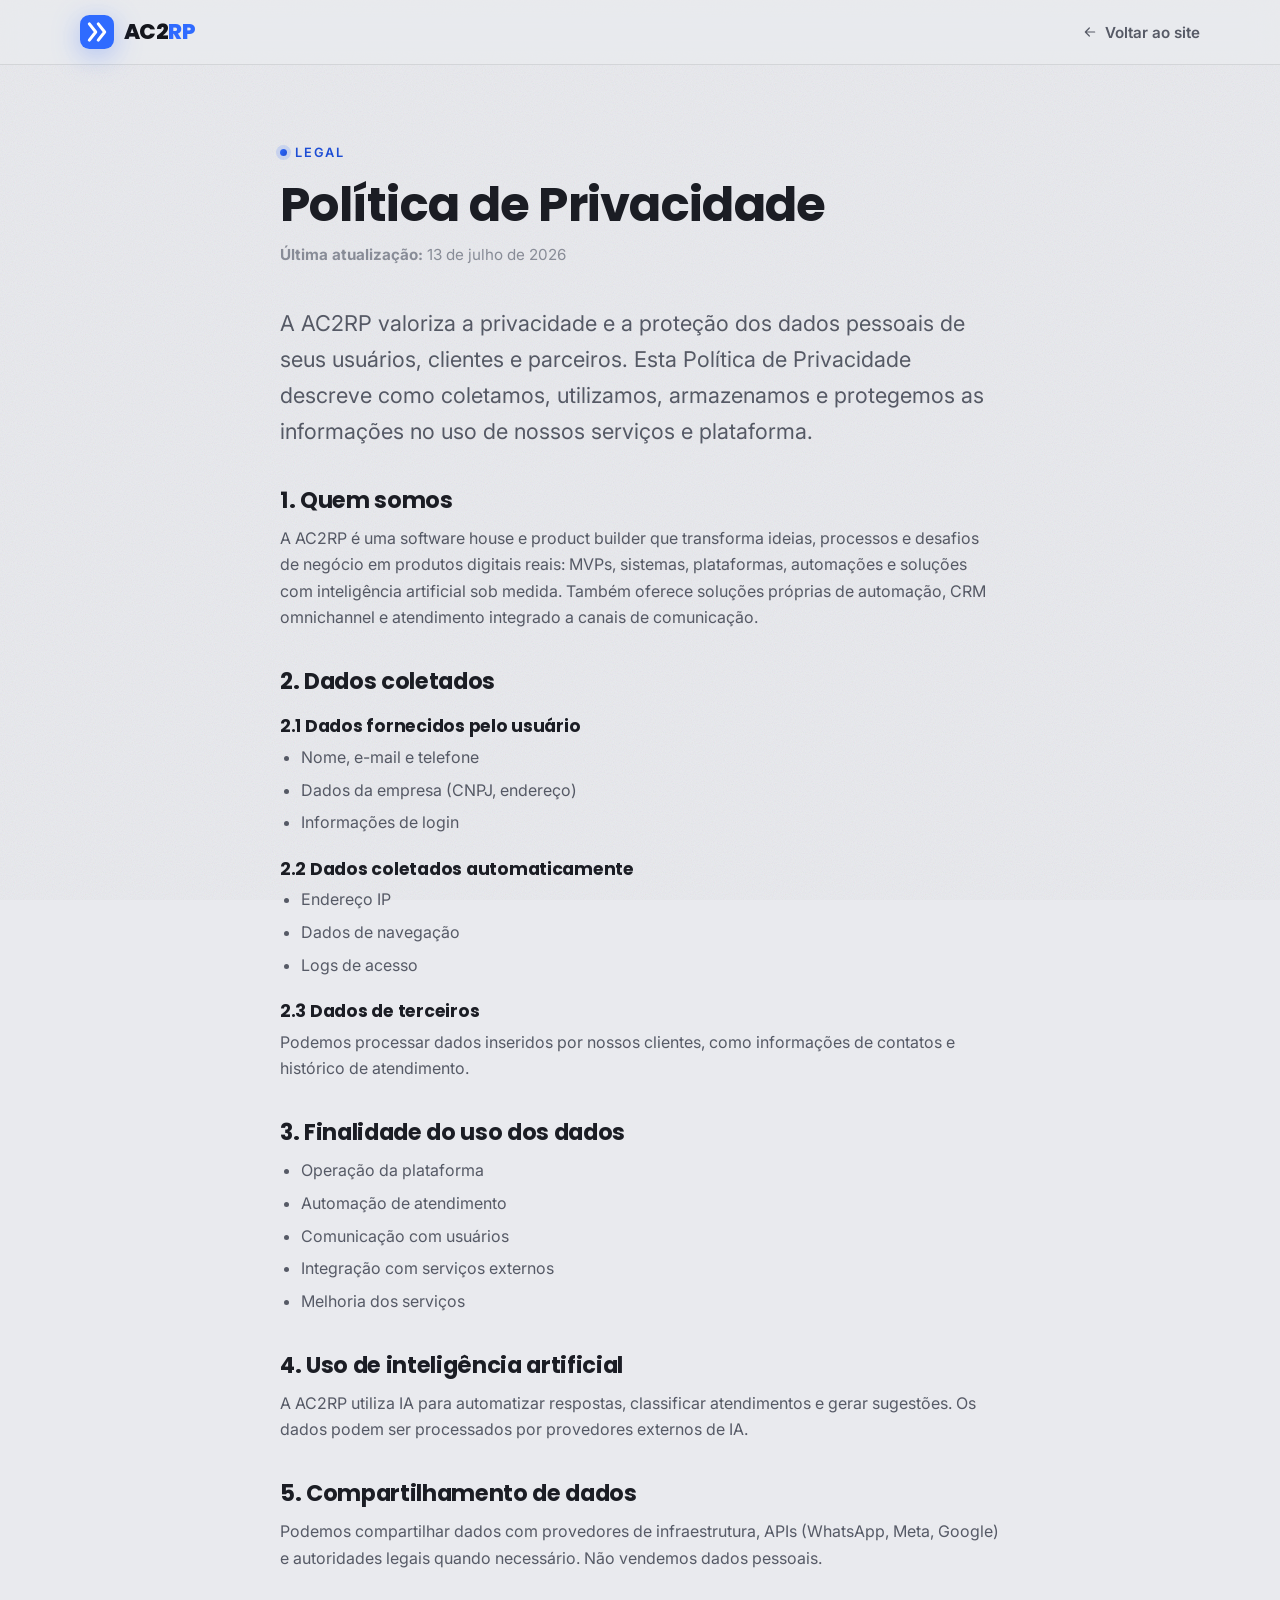
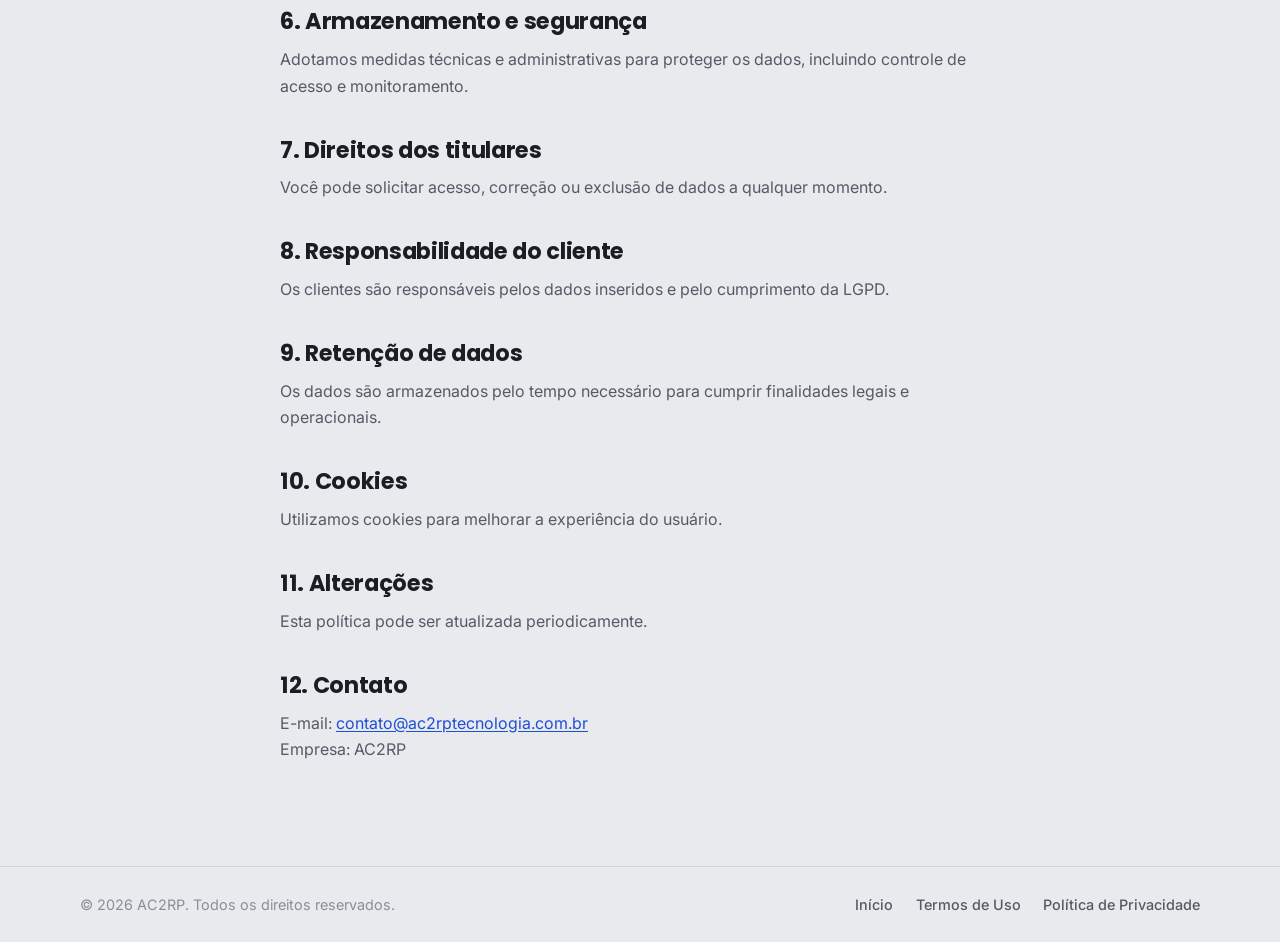
==== politica-de-privacidade/index.html @ 101c59f5 "Site institucional AC2RP Tecnologia: landing page da sessão estratégica Derivado da estrutura do sit" ====
<!DOCTYPE html>
<html lang="pt-BR">
<head>
  <meta charset="UTF-8" />
  <meta name="viewport" content="width=device-width, initial-scale=1.0" />
  <meta name="theme-color" content="#e9eaee" media="(prefers-color-scheme: light)" />
  <meta name="theme-color" content="#14161c" media="(prefers-color-scheme: dark)" />
  <title>Política de Privacidade — AC2RP</title>
  <meta name="description" content="Política de Privacidade da AC2RP. Saiba como coletamos, utilizamos, armazenamos e protegemos seus dados." />
  <link rel="canonical" href="https://ac2rptecnologia.com.br/politica-de-privacidade" />
  <meta name="robots" content="index, follow" />

  <meta property="og:type" content="website" />
  <meta property="og:site_name" content="AC2RP" />
  <meta property="og:locale" content="pt_BR" />
  <meta property="og:url" content="https://ac2rptecnologia.com.br/politica-de-privacidade" />
  <meta property="og:title" content="Política de Privacidade — AC2RP" />
  <meta property="og:description" content="Saiba como a AC2RP trata seus dados." />

  <link rel="icon" href="/favicon.ico" sizes="any" />
  <link rel="icon" type="image/svg+xml" href="/assets/img/favicon.svg" />
  <link rel="apple-touch-icon" sizes="180x180" href="/assets/img/apple-touch-icon.png" />

  <link rel="preconnect" href="https://fonts.googleapis.com" />
  <link rel="preconnect" href="https://fonts.gstatic.com" crossorigin />
  <link href="https://fonts.googleapis.com/css2?family=Poppins:wght@500;600;700;800&family=Inter:wght@400;500;600;700&display=swap" rel="stylesheet" />
  <link rel="stylesheet" href="/assets/css/styles.css?v=1" />
</head>
<body>
  <div class="grain" aria-hidden="true"></div>

  <header class="legal-topbar">
    <div class="container legal-topbar__inner">
      <a href="/" class="brand" aria-label="AC2RP — início">
        <span class="brand__mark" aria-hidden="true">
          <svg viewBox="0 0 40 40" width="34" height="34"><rect width="40" height="40" rx="11" fill="var(--brand)"/><path d="M11 10.5 L18.5 20 L11 29.5 M21.5 10.5 L29 20 L21.5 29.5" fill="none" stroke="#fff" stroke-width="3.6" stroke-linecap="round" stroke-linejoin="round"/></svg>
        </span>
        <span class="brand__text">AC2<span>RP</span></span>
      </a>
      <a href="/" class="legal-back">
        <svg viewBox="0 0 24 24" width="16" height="16" fill="none" aria-hidden="true"><path d="M19 12H5M11 18l-6-6 6-6" stroke="currentColor" stroke-width="1.8" stroke-linecap="round" stroke-linejoin="round"/></svg>
        Voltar ao site
      </a>
    </div>
  </header>

  <main class="legal-doc">
    <span class="legal-doc__eyebrow"><span class="eyebrow__dot"></span> Legal</span>
    <h1>Política de Privacidade</h1>
    <p class="legal-updated"><strong>Última atualização:</strong> 13 de julho de 2026</p>

    <p class="legal-intro">A AC2RP valoriza a privacidade e a proteção dos dados pessoais de seus usuários, clientes e parceiros. Esta Política de Privacidade descreve como coletamos, utilizamos, armazenamos e protegemos as informações no uso de nossos serviços e plataforma.</p>

    <h2>1. Quem somos</h2>
    <p>A AC2RP é uma software house e product builder que transforma ideias, processos e desafios de negócio em produtos digitais reais: MVPs, sistemas, plataformas, automações e soluções com inteligência artificial sob medida. Também oferece soluções próprias de automação, CRM omnichannel e atendimento integrado a canais de comunicação.</p>

    <h2>2. Dados coletados</h2>
    <h3>2.1 Dados fornecidos pelo usuário</h3>
    <ul>
      <li>Nome, e-mail e telefone</li>
      <li>Dados da empresa (CNPJ, endereço)</li>
      <li>Informações de login</li>
    </ul>
    <h3>2.2 Dados coletados automaticamente</h3>
    <ul>
      <li>Endereço IP</li>
      <li>Dados de navegação</li>
      <li>Logs de acesso</li>
    </ul>
    <h3>2.3 Dados de terceiros</h3>
    <p>Podemos processar dados inseridos por nossos clientes, como informações de contatos e histórico de atendimento.</p>

    <h2>3. Finalidade do uso dos dados</h2>
    <ul>
      <li>Operação da plataforma</li>
      <li>Automação de atendimento</li>
      <li>Comunicação com usuários</li>
      <li>Integração com serviços externos</li>
      <li>Melhoria dos serviços</li>
    </ul>

    <h2>4. Uso de inteligência artificial</h2>
    <p>A AC2RP utiliza IA para automatizar respostas, classificar atendimentos e gerar sugestões. Os dados podem ser processados por provedores externos de IA.</p>

    <h2>5. Compartilhamento de dados</h2>
    <p>Podemos compartilhar dados com provedores de infraestrutura, APIs (WhatsApp, Meta, Google) e autoridades legais quando necessário. Não vendemos dados pessoais.</p>

    <h2>6. Armazenamento e segurança</h2>
    <p>Adotamos medidas técnicas e administrativas para proteger os dados, incluindo controle de acesso e monitoramento.</p>

    <h2>7. Direitos dos titulares</h2>
    <p>Você pode solicitar acesso, correção ou exclusão de dados a qualquer momento.</p>

    <h2>8. Responsabilidade do cliente</h2>
    <p>Os clientes são responsáveis pelos dados inseridos e pelo cumprimento da LGPD.</p>

    <h2>9. Retenção de dados</h2>
    <p>Os dados são armazenados pelo tempo necessário para cumprir finalidades legais e operacionais.</p>

    <h2>10. Cookies</h2>
    <p>Utilizamos cookies para melhorar a experiência do usuário.</p>

    <h2>11. Alterações</h2>
    <p>Esta política pode ser atualizada periodicamente.</p>

    <h2>12. Contato</h2>
    <p>
      E-mail: <a href="mailto:contato@ac2rptecnologia.com.br">contato@ac2rptecnologia.com.br</a><br />
      Empresa: AC2RP
    </p>
  </main>

  <footer class="legal-footer">
    <div class="container legal-footer__inner">
      <span>© <span id="year">2026</span> AC2RP. Todos os direitos reservados.</span>
      <nav class="legal-footer__links" aria-label="Legal">
        <a href="/">Início</a>
        <a href="/termos">Termos de Uso</a>
        <a href="/politica-de-privacidade">Política de Privacidade</a>
      </nav>
    </div>
  </footer>

  <script>document.getElementById("year").textContent = new Date().getFullYear();</script>
</body>
</html>
---- assets/css/styles.css ----
/* ==========================================================================
   AC2RP TECNOLOGIA — DESIGN SYSTEM & LANDING PAGE
   "Transformação digital com dono."
   --------------------------------------------------------------------------
   Direção: base cinza frio, identidade azul elétrico (do logotipo) e
   atmosfera quente com rosa/laranja nos acentos. Tipografia moderna.
   ========================================================================== */

/* ============================ 1. DESIGN TOKENS ============================ */
:root {
  /* --- Marca (azul do logotipo) --- */
  --brand:       #2f6bff;  /* azul elétrico da AC2RP — cor de identidade */
  --brand-deep:  #1d4ed8;  /* azul profundo */
  --brand-soft:  #93b4ff;  /* azul claro para acentos sobre escuro */

  /* --- Tons quentes (atmosfera e conversão) --- */
  --accent:      #ef4b7a;  /* rosa quente — energia e conversão */
  --accent-deep: #c93a63;  /* rosa profundo */
  --accent-2:    #ff8a3d;  /* laranja — calor e destaque */
  --gold:        #ffaa3c;  /* dourado sutil */

  /* --- Neutros cinza frio --- */
  --bg:         #e9eaee;  /* fundo base — cinza frio */
  --bg-alt:     #e1e3e9;  /* variação de fundo */
  --surface:    #f6f7f9;  /* superfície clara */
  --card:       #ffffff;  /* cartões */
  --ink:        #14161c;  /* grafite / near-black */
  --ink-2:      #1c1f27;  /* grafite elevado */
  --ink-warm:   #171a24;  /* grafite das seções escuras */

  /* --- Texto --- */
  --text:       #1b1d24;  /* texto principal sobre claro */
  --text-soft:  #565a66;  /* texto secundário */
  --text-muted: #8a8e99;  /* legendas / terciário */
  --on-dark:    #f2f3f6;  /* texto sobre escuro */
  --on-dark-soft:#b4b7c2;

  /* --- Superfícies / bordas --- */
  --border:       rgba(27, 29, 36, 0.10);
  --border-strong:rgba(27, 29, 36, 0.20);
  --border-dark:  rgba(242, 243, 246, 0.12);

  /* --- Gradientes --- */
  --grad-warm:  linear-gradient(120deg, var(--accent), var(--accent-2));
  --grad-teal:  linear-gradient(120deg, var(--brand), var(--brand-deep));
  --grad-gold:  linear-gradient(120deg, var(--gold), var(--accent-2));

  /* --- Tipografia --- */
  --font-display: "Poppins", "Inter", system-ui, sans-serif;
  --font-body:    "Inter", -apple-system, BlinkMacSystemFont, "Segoe UI", sans-serif;

  /* --- Escala fluida --- */
  --fs-hero:  clamp(2.4rem, 5vw, 4.3rem);
  --fs-h2:    clamp(2.1rem, 4.8vw, 3.8rem);
  --fs-h3:    clamp(1.2rem, 1.8vw, 1.55rem);
  --fs-lead:  clamp(1.12rem, 1.7vw, 1.4rem);
  --fs-body:  clamp(1rem, 1.1vw, 1.08rem);

  /* --- Espaçamento --- */
  --space-section: clamp(4.5rem, 9vw, 9.5rem);
  --container:     1200px;
  --gutter:        clamp(1.2rem, 4vw, 2.5rem);

  /* --- Raios & sombras --- */
  --radius:    20px;
  --radius-lg: 28px;
  --radius-sm: 13px;
  --radius-pill: 999px;

  --shadow-sm:  0 4px 18px rgba(25, 22, 20, 0.07);
  --shadow-md:  0 18px 44px rgba(25, 22, 20, 0.12);
  --shadow-lg:  0 34px 80px rgba(20, 18, 16, 0.22);

  --ease: cubic-bezier(0.22, 1, 0.36, 1);
}

/* ============================ 2. RESET / BASE ============================ */
*, *::before, *::after { box-sizing: border-box; }
html { scroll-behavior: smooth; -webkit-text-size-adjust: 100%; }

@media (prefers-reduced-motion: reduce) {
  html { scroll-behavior: auto; }
  *, *::before, *::after { animation-duration: .001ms !important; animation-iteration-count: 1 !important; transition-duration: .001ms !important; }
}

body {
  margin: 0;
  font-family: var(--font-body);
  font-size: var(--fs-body);
  line-height: 1.65;
  color: var(--text);
  background: var(--bg);
  -webkit-font-smoothing: antialiased;
  text-rendering: optimizeLegibility;
  overflow-x: hidden;
}

h1, h2, h3, h4 { margin: 0; font-family: var(--font-display); font-weight: 700; line-height: 1.08; letter-spacing: -0.015em; }
p { margin: 0; }
a { color: inherit; text-decoration: none; }
img, video { max-width: 100%; display: block; }
ul, ol { margin: 0; padding: 0; list-style: none; }

.container { width: 100%; max-width: var(--container); margin: 0 auto; padding-inline: var(--gutter); }

.text-accent {
  background: var(--grad-warm);
  -webkit-background-clip: text; background-clip: text;
  -webkit-text-fill-color: transparent; color: var(--accent);
}

/* Grão sutil global */
.grain {
  position: fixed; inset: 0; z-index: 1; pointer-events: none; opacity: 0.32;
  mix-blend-mode: multiply;
  background-image: url("data:image/svg+xml,%3Csvg xmlns='http://www.w3.org/2000/svg' width='140' height='140'%3E%3Cfilter id='n'%3E%3CfeTurbulence type='fractalNoise' baseFrequency='0.9' numOctaves='3' stitchTiles='stitch'/%3E%3C/filter%3E%3Crect width='100%25' height='100%25' filter='url(%23n)' opacity='0.35'/%3E%3C/svg%3E");
}

/* ============================ 3. BOTÕES ============================ */
.btn {
  display: inline-flex; align-items: center; justify-content: center; gap: .55rem;
  font-family: var(--font-body); font-weight: 600; font-size: 1rem;
  padding: .95rem 1.5rem; border: 0; border-radius: var(--radius-pill);
  cursor: pointer; white-space: nowrap; position: relative;
  transition: transform .35s var(--ease), box-shadow .35s var(--ease), background .3s var(--ease);
}
.btn svg { transition: transform .35s var(--ease); }
.btn--sm { padding: .7rem 1.15rem; font-size: .92rem; }
.btn--lg { padding: 1.1rem 1.9rem; font-size: 1.05rem; }

.btn--primary { background: var(--grad-warm); color: #fff; box-shadow: 0 12px 30px rgba(239,75,122, 0.32); }
.btn--primary:hover { transform: translateY(-3px); box-shadow: 0 20px 44px rgba(239,75,122, 0.44); }
.btn--primary:hover svg:last-child { transform: translateX(4px); }

.btn--ghost { background: transparent; color: var(--brand-deep); box-shadow: inset 0 0 0 1.7px var(--brand); }
.btn--ghost:hover { transform: translateY(-3px); background: rgba(47,107,255, 0.08); }

.btn--whats { background: #1f8f5f; color: #fff; box-shadow: 0 12px 30px rgba(31, 143, 95, 0.32); }
.btn--whats:hover { transform: translateY(-3px); background: #1a7d53; box-shadow: 0 20px 44px rgba(31,143,95,.44); }

/* ============================ 4. EYEBROW / TÍTULOS ============================ */
.eyebrow {
  display: inline-flex; align-items: center; gap: .55rem;
  font-size: .8rem; font-weight: 600; letter-spacing: .14em; text-transform: uppercase;
  color: var(--brand-deep); margin-bottom: 1.3rem;
}
.eyebrow__dot { width: 7px; height: 7px; border-radius: 50%; background: var(--grad-teal); box-shadow: 0 0 0 4px rgba(47,107,255,.16); }
.eyebrow--dark { color: var(--brand-soft); }
.eyebrow--dark .eyebrow__dot { background: var(--grad-teal); box-shadow: 0 0 0 4px rgba(47,107,255,.20); }

.section__title { font-size: var(--fs-h2); color: var(--text); }
.section--vision .section__title,
.section--founder .section__title { color: var(--on-dark); }

.check { display: inline-flex; align-items: center; justify-content: center; width: 28px; height: 28px; flex: none; border-radius: 50%; background: var(--grad-teal); color: #eafffb; font-size: .85rem; font-weight: 700; margin-top: .1rem; box-shadow: 0 6px 14px rgba(47,107,255,.32); }

.section__text { font-size: var(--fs-lead); color: var(--text-soft); max-width: 46ch; margin-top: 1.3rem; }
.section__text--center { margin-inline: auto; text-align: center; }

.section { position: relative; padding-block: var(--space-section); z-index: 2; }
.section__head { max-width: 760px; margin: 0 auto clamp(2.5rem, 5vw, 4rem); text-align: center; }
.section__head .section__text { margin-inline: auto; }

/* ============================ 5. NAV ============================ */
.nav { position: sticky; top: 0; z-index: 100; padding-block: .35rem; transition: background .4s var(--ease), box-shadow .4s var(--ease); }
.nav.is-scrolled {
  background: rgba(233, 234, 238, 0.82);
  backdrop-filter: saturate(160%) blur(14px); -webkit-backdrop-filter: saturate(160%) blur(14px);
  box-shadow: 0 1px 0 var(--border), 0 10px 30px rgba(25,22,20,.06);
}
.nav__inner { display: flex; align-items: center; justify-content: space-between; padding-block: .7rem; }

.brand { display: inline-flex; align-items: center; gap: .6rem; }
.brand__mark { display: inline-flex; filter: drop-shadow(0 6px 14px rgba(47,107,255,.35)); }
.brand__text { font-family: var(--font-display); font-weight: 800; font-size: 1.35rem; letter-spacing: -0.02em; color: var(--ink); }
.brand__text span { color: var(--brand); }

.nav__links { display: flex; gap: 2rem; }
.nav__links a { font-weight: 500; font-size: .98rem; color: var(--text-soft); position: relative; transition: color .3s; }
.nav__links a::after { content: ""; position: absolute; left: 0; bottom: -6px; width: 0; height: 2px; background: var(--grad-teal); border-radius: 2px; transition: width .3s var(--ease); }
.nav__links a:hover { color: var(--ink); }
.nav__links a:hover::after { width: 100%; }

.nav__actions { display: flex; align-items: center; gap: .8rem; }

.nav__toggle { display: none; flex-direction: column; gap: 5px; width: 42px; height: 42px; align-items: center; justify-content: center; background: transparent; border: 0; cursor: pointer; }
.nav__toggle span { width: 22px; height: 2px; background: var(--ink); border-radius: 2px; transition: transform .3s var(--ease), opacity .3s; }
.nav__toggle[aria-expanded="true"] span:nth-child(1) { transform: translateY(7px) rotate(45deg); }
.nav__toggle[aria-expanded="true"] span:nth-child(2) { opacity: 0; }
.nav__toggle[aria-expanded="true"] span:nth-child(3) { transform: translateY(-7px) rotate(-45deg); }

.nav__mobile[hidden] { display: none; }
.nav__mobile { display: flex; flex-direction: column; gap: .3rem; padding: 1rem var(--gutter) 1.6rem; background: rgba(233,234,238,.97); backdrop-filter: blur(14px); border-top: 1px solid var(--border); }
.nav__mobile a { padding: .8rem .2rem; font-weight: 500; color: var(--text-soft); border-bottom: 1px solid var(--border); }
.nav__mobile a.btn { margin-top: .8rem; border: 0; color: #fff; justify-content: center; }

/* ============================ 6. HERO ============================ */
.hero {
  position: relative; overflow: hidden; z-index: 2;
  display: flex; flex-direction: column;
  min-height: calc(100vh - 80px);
  min-height: calc(100svh - 80px);
  padding-block: clamp(1.4rem, 3vw, 2.4rem) 0;
  background:
    radial-gradient(60% 55% at 82% 0%, rgba(255,138,61, 0.30), transparent 60%),
    radial-gradient(55% 60% at 8% 95%, rgba(47,107,255, 0.16), transparent 60%),
    var(--bg);
}
.hero__glow { position: absolute; border-radius: 50%; filter: blur(70px); pointer-events: none; opacity: .55; }
.hero__glow--warm { width: 40vw; height: 40vw; background: rgba(239,75,122, 0.28); top: 8%; right: -8%; }
.hero__glow--brand { width: 30vw; height: 30vw; background: rgba(47,107,255, 0.22); bottom: 6%; left: -6%; }

.hero__inner { position: relative; flex: 1 1 auto; display: grid; grid-template-columns: 1.1fr auto; gap: clamp(2rem, 5vw, 4rem); align-items: center; z-index: 3; margin-bottom: clamp(1.4rem, 3vw, 2.2rem); }
.hero__lead { align-self: center; }

.hero__lead .eyebrow { background: rgba(255,255,255,.55); padding: .5rem .9rem; border-radius: var(--radius-pill); box-shadow: var(--shadow-sm); }
.hero__title { font-size: var(--fs-hero); font-weight: 700; letter-spacing: -0.02em; color: var(--text); margin-bottom: 1.1rem; }
.hero__title .text-accent { display: inline-block; }
.hero__subtitle { font-size: var(--fs-lead); color: var(--text-soft); max-width: 52ch; margin-bottom: 1.5rem; }
.hero__cta { display: flex; flex-wrap: wrap; gap: 1rem; margin-bottom: 1.6rem; }
.hero__badges { display: flex; flex-wrap: wrap; gap: 1.6rem; }
.hero__badges li { font-size: .95rem; color: var(--text-soft); position: relative; padding-left: 1.1rem; }
.hero__badges li::before { content: ""; position: absolute; left: 0; top: .55em; width: 8px; height: 8px; border-radius: 50%; background: var(--brand); }
.hero__badges strong { color: var(--ink); }

/* Painel visual no hero (substitui o vídeo) */
.hero__stage { position: relative; align-self: center; justify-self: center; }
.hero__panel {
  position: relative; width: clamp(300px, 34vw, 400px);
  padding: 1.6rem 1.5rem 1.5rem; border-radius: var(--radius-lg);
  background: radial-gradient(120% 130% at 80% -10%, #262a36 0%, var(--ink) 45%, #0f1117 100%);
  color: var(--on-dark); box-shadow: var(--shadow-lg); border: 1px solid rgba(255,255,255,.10);
}
.hero__panel-tag { display: inline-flex; align-items: center; gap: .45rem; font-size: .74rem; font-weight: 600; letter-spacing: .08em; text-transform: uppercase; color: var(--on-dark); background: rgba(255,255,255,.06); padding: .4rem .75rem; border-radius: var(--radius-pill); border: 1px solid var(--border-dark); }
.hero__chart { width: 100%; height: auto; margin: .9rem 0 .8rem; }
.hero__milestones { display: grid; gap: .5rem; }
.hero__milestones li { display: flex; align-items: center; gap: .7rem; font-size: .95rem; color: var(--on-dark-soft); }
.hero__milestones strong { color: var(--on-dark); font-weight: 600; }
.hero__milestones .check { width: 26px; height: 26px; font-size: .8rem; margin-top: 0; }
.check--live { background: var(--grad-warm) !important; box-shadow: 0 6px 14px rgba(239,75,122,.32) !important; }

.hero__chip { position: absolute; display: inline-flex; align-items: center; gap: .45rem; font-size: .84rem; font-weight: 600; background: var(--card); padding: .6rem .9rem; border-radius: var(--radius-pill); box-shadow: var(--shadow-md); z-index: 4; }
.hero__chip svg { color: var(--gold); }
.hero__chip--1 { top: -14px; left: -18px; color: var(--ink); animation: float 6s ease-in-out infinite; }
.hero__chip--2 { bottom: -14px; right: -14px; color: var(--accent); animation: float 6s ease-in-out infinite 1.5s; }
.hero__chip .pulse { width: 8px; height: 8px; border-radius: 50%; background: var(--accent); animation: pulse-ring 2s infinite; }

.dot { width: 9px; height: 9px; border-radius: 50%; background: var(--brand); }
.dot--live { background: var(--brand); box-shadow: 0 0 0 0 rgba(47,107,255,.5); animation: pulse-ring 2.2s infinite; }

/* Marquee / ticker */
.marquee { position: relative; z-index: 3; flex: 0 0 auto; overflow: hidden; padding: 1.1rem 0; border-top: 1px solid var(--border); border-bottom: 1px solid var(--border); background: rgba(255,255,255,.35); -webkit-mask-image: linear-gradient(90deg, transparent, #000 8%, #000 92%, transparent); mask-image: linear-gradient(90deg, transparent, #000 8%, #000 92%, transparent); }
.marquee__track { display: inline-flex; align-items: center; gap: 1.6rem; white-space: nowrap; animation: marquee 32s linear infinite; }
.marquee__track span { font-family: var(--font-display); font-weight: 600; font-size: clamp(1.1rem, 2vw, 1.6rem); color: var(--ink); letter-spacing: -0.02em; }
.marquee__track i { color: var(--brand); font-style: normal; font-size: .9rem; }

/* ============================ 7. PERSONA NOMEADA ============================ */
.section--persona { background: var(--bg); }
.persona { display: grid; grid-template-columns: .95fr 1.05fr; gap: clamp(2rem, 5vw, 4.5rem); align-items: start; }
.persona__aside { position: sticky; top: 120px; }
.persona__body { padding-top: calc(.8rem * 1.65 + 1.3rem); } /* altura do eyebrow + sua margem: alinha com o título */
.persona .lead { font-size: var(--fs-lead); color: var(--text); margin-bottom: 1.4rem; }
.persona__close { color: var(--text-soft); font-size: 1.12rem; max-width: 54ch; margin-bottom: 1.8rem; }
.persona__close strong { color: var(--ink); font-family: var(--font-display); font-weight: 600; }
.persona__tags { display: flex; flex-wrap: wrap; gap: .6rem; }
.persona__tags li { font-size: .88rem; font-weight: 600; color: var(--brand-deep); padding: .5rem .95rem; border-radius: var(--radius-pill); background: rgba(47,107,255,.10); border: 1px solid rgba(47,107,255,.22); }

/* ============================ 8. PROMESSA DA SESSÃO ============================ */
.section--promise { background: var(--bg-alt); }
.promise {
  position: relative; overflow: hidden;
  display: grid; grid-template-columns: 1.25fr .75fr; gap: clamp(2rem, 5vw, 4rem); align-items: center;
  background: var(--card); border-radius: var(--radius-lg); border: 1px solid var(--border);
  padding: clamp(2rem, 5vw, 3.6rem); box-shadow: var(--shadow-md);
}
.promise::before { content: ""; position: absolute; inset: 0 0 auto 0; height: 4px; background: var(--grad-warm); }
.promise::after { content: ""; position: absolute; right: -14%; top: -40%; width: 46%; height: 160%; background: radial-gradient(circle, rgba(47,107,255,.14), transparent 62%); pointer-events: none; }
.promise__content { position: relative; z-index: 1; }
.promise__cta { margin-top: 1.9rem; }
.promise__meta { position: relative; z-index: 1; display: grid; gap: .8rem; }
.promise__meta li { padding: 1.1rem 1.3rem; border-radius: var(--radius); background: var(--surface); border: 1px solid var(--border); }
.promise__meta-num { display: block; font-family: var(--font-display); font-weight: 800; font-size: clamp(1.7rem, 3vw, 2.2rem); letter-spacing: -0.03em; background: var(--grad-teal); -webkit-background-clip: text; background-clip: text; -webkit-text-fill-color: transparent; line-height: 1.1; }
.promise__meta li:nth-child(2) .promise__meta-num { background: var(--grad-warm); -webkit-background-clip: text; background-clip: text; -webkit-text-fill-color: transparent; }
.promise__meta-label { color: var(--text-soft); font-size: .92rem; }

/* ============================ 9. REFLEXÃO ============================ */
.section--reflect { background: var(--bg); }
.reflect { display: grid; grid-template-columns: .8fr 1.2fr; gap: clamp(2rem, 5vw, 4rem); align-items: start; }
.reflect__head { position: sticky; top: 120px; }
.reflect__list { display: grid; gap: .9rem; }
.reflect__item {
  position: relative; display: flex; gap: 1.2rem; align-items: flex-start;
  padding: 1.5rem 1.6rem 1.5rem 1.8rem; background: var(--card); border-radius: var(--radius);
  border: 1px solid var(--border); box-shadow: var(--shadow-sm); overflow: hidden;
  transition: transform .35s var(--ease), box-shadow .35s var(--ease);
}
.reflect__item::before { content: ""; position: absolute; left: 0; top: 0; bottom: 0; width: 5px; background: var(--grad-warm); }
.reflect__item:nth-child(2)::before { background: var(--grad-teal); }
.reflect__item:hover { transform: translateX(6px); box-shadow: var(--shadow-md); }
.reflect__num { font-family: var(--font-display); font-weight: 800; font-size: 1.5rem; letter-spacing: -0.03em; color: var(--text-muted); line-height: 1.2; flex: none; }
.reflect__item p { font-family: var(--font-display); font-weight: 500; font-size: clamp(1.1rem, 1.6vw, 1.3rem); line-height: 1.4; color: var(--text); letter-spacing: -0.01em; }
.reflect__item strong { font-weight: 700; background: var(--grad-warm); -webkit-background-clip: text; background-clip: text; -webkit-text-fill-color: transparent; }

/* ============================ 10. POSSIBILIDADE (DARK) ============================ */
.section--vision { background: radial-gradient(120% 130% at 80% -10%, #23262f 0%, var(--ink) 45%, #0f1117 100%); color: var(--on-dark); overflow: hidden; }
.section--vision .section__title { color: var(--on-dark); }
.vision__glow { position: absolute; bottom: -20%; left: -8%; width: 45vw; height: 45vw; background: radial-gradient(circle, rgba(47,107,255,.18), transparent 62%); filter: blur(20px); pointer-events: none; }
.vision { position: relative; z-index: 2; display: grid; grid-template-columns: .8fr 1.2fr; gap: clamp(2rem, 5vw, 4.5rem); align-items: start; }
.vision__head { position: sticky; top: 120px; }
.vision__steps { display: grid; gap: .7rem; margin-bottom: 2.2rem; }
.vision__steps li { display: flex; gap: .9rem; align-items: flex-start; padding: 1rem 1.2rem; border-radius: var(--radius-sm); background: rgba(255,255,255,.04); border: 1px solid var(--border-dark); color: var(--on-dark-soft); font-size: 1.05rem; transition: background .3s var(--ease), transform .3s var(--ease); }
.vision__steps li:hover { background: rgba(255,255,255,.07); transform: translateX(6px); }
.vision__steps strong { color: var(--on-dark); font-weight: 600; }
.vision__statement { font-family: var(--font-display); font-weight: 700; font-size: clamp(1.5rem, 3vw, 2.3rem); line-height: 1.2; letter-spacing: -0.02em; color: var(--on-dark); }
.vision__statement .text-accent { display: block; }

/* ============================ 11. O QUE GANHA NA SESSÃO ============================ */
.section--gains { background: var(--bg); }
.gains { display: grid; grid-template-columns: repeat(3, 1fr); gap: clamp(1.1rem, 2vw, 1.6rem); }
.gain {
  background: var(--card); border-radius: var(--radius); padding: 2rem 1.8rem;
  box-shadow: var(--shadow-sm); border: 1px solid var(--border); position: relative; overflow: hidden;
  transition: transform .4s var(--ease), box-shadow .4s var(--ease);
}
.gain::before { content: ""; position: absolute; inset: 0 0 auto 0; height: 4px; background: var(--grad-warm); }
.gain:nth-child(2)::before { background: var(--grad-teal); }
.gain:nth-child(3)::before { background: var(--grad-gold); }
.gain:hover { transform: translateY(-8px); box-shadow: var(--shadow-md); }
.gain__num { display: inline-flex; align-items: center; justify-content: center; width: 46px; height: 46px; border-radius: 50%; font-family: var(--font-display); font-weight: 800; font-size: 1.15rem; color: #fff; background: var(--grad-warm); box-shadow: 0 10px 24px rgba(239,75,122,.32); margin-bottom: 1.3rem; }
.gain:nth-child(2) .gain__num { background: var(--grad-teal); box-shadow: 0 10px 24px rgba(47,107,255,.32); }
.gain:nth-child(3) .gain__num { background: var(--grad-gold); box-shadow: 0 10px 24px rgba(255,170,60,.32); }
.gain h3 { font-size: var(--fs-h3); color: var(--text); margin-bottom: .7rem; }
.gain p { color: var(--text-soft); font-size: 1rem; }
.gains__cta { display: flex; justify-content: center; margin-top: clamp(2rem, 4vw, 3rem); }

/* ============================ 12. PROVA ============================ */
.section--proof { background: var(--bg-alt); }
.proofs { display: grid; grid-template-columns: repeat(3, 1fr); gap: clamp(1.1rem, 2vw, 1.6rem); }
.proof {
  background: var(--card); border-radius: var(--radius); padding: 2rem 1.8rem;
  box-shadow: var(--shadow-sm); border: 1px solid var(--border); position: relative; overflow: hidden;
  transition: transform .4s var(--ease), box-shadow .4s var(--ease);
}
.proof::before { content: ""; position: absolute; inset: 0 0 auto 0; height: 3px; background: var(--grad-teal); transform: scaleX(0); transform-origin: left; transition: transform .45s var(--ease); }
.proof:nth-child(2)::before { background: var(--grad-warm); }
.proof:hover { transform: translateY(-8px); box-shadow: var(--shadow-md); }
.proof:hover::before { transform: scaleX(1); }
.proof__label { display: inline-flex; align-items: center; gap: .5rem; font-family: var(--font-display); font-size: .82rem; font-weight: 700; letter-spacing: .12em; text-transform: uppercase; color: var(--brand-deep); margin-bottom: 1rem; }
.proof__label::before { content: ""; width: 18px; height: 3px; border-radius: 3px; background: var(--grad-teal); }
.proof:nth-child(2) .proof__label { color: var(--accent-deep); }
.proof:nth-child(2) .proof__label::before { background: var(--grad-warm); }
.proof p { color: var(--text-soft); font-size: 1rem; }

/* ============================ 13. FUNDADOR (DARK) ============================ */
.section--founder { background: radial-gradient(130% 120% at 12% 8%, #262a36 0%, #1b1d25 42%, #0f1117 100%); color: var(--on-dark); overflow: hidden; }
.section--founder .section__title { color: var(--on-dark); }
.founder__glow { position: absolute; top: -10%; right: -5%; width: 45vw; height: 45vw; background: radial-gradient(circle, rgba(255,138,61,.20), transparent 62%); filter: blur(20px); pointer-events: none; }
.founder { position: relative; z-index: 2; display: grid; grid-template-columns: 1.2fr .8fr; gap: clamp(2rem, 5vw, 4.5rem); align-items: center; }
.founder__text { color: var(--on-dark-soft); font-size: var(--fs-lead); margin-top: 1.3rem; max-width: 58ch; }
.founder__text + .founder__text { margin-top: 1.1rem; font-size: 1.08rem; }
.founder__card { position: relative; padding: 2rem 1.9rem; border-radius: var(--radius-lg); background: rgba(255,255,255,.045); border: 1px solid var(--border-dark); box-shadow: var(--shadow-lg); }
.founder__mono { display: inline-flex; border-radius: 22px; box-shadow: 0 14px 34px rgba(47,107,255,.35); margin-bottom: 1.2rem; }
.founder__mono svg { display: block; border-radius: 22px; }
.founder__name { display: block; font-family: var(--font-display); font-weight: 700; font-size: 1.3rem; color: var(--on-dark); letter-spacing: -0.01em; }
.founder__role { display: block; color: var(--brand-soft); font-size: .9rem; font-weight: 600; letter-spacing: .06em; text-transform: uppercase; margin-top: .25rem; margin-bottom: 1.4rem; }
.founder__pillars { display: grid; gap: .55rem; padding-top: 1.3rem; border-top: 1px solid var(--border-dark); }
.founder__pillars li { position: relative; padding-left: 1.3rem; color: var(--on-dark-soft); font-size: .98rem; }
.founder__pillars li::before { content: ""; position: absolute; left: 0; top: .55em; width: 9px; height: 9px; border-radius: 50%; background: var(--grad-warm); }
.founder__pillars li:nth-child(even)::before { background: var(--grad-teal); }
.founder__advisor { display: inline-flex; align-items: center; gap: .6rem; margin-top: 1.5rem; font-size: .88rem; color: var(--on-dark-soft); padding: .65rem 1.05rem; border-radius: var(--radius-pill); background: rgba(255,255,255,.05); border: 1px solid var(--border-dark); }

/* ============================ 14. FILTRO NEGATIVO ============================ */
.section--filter { background: var(--bg); }
.filter { display: grid; grid-template-columns: .85fr 1.15fr; gap: clamp(2rem, 5vw, 4rem); align-items: center; }
.filter__list { display: grid; gap: .6rem; padding: 1.3rem; border-radius: var(--radius); background: rgba(239,75,122,.06); border: 1px solid rgba(239,75,122,.18); }
.filter__list li { display: flex; align-items: flex-start; gap: .9rem; padding: .9rem 1.1rem; background: var(--card); border-radius: var(--radius-sm); border: 1px solid var(--border); color: var(--text-soft); font-size: 1.02rem; transition: transform .3s var(--ease), box-shadow .3s var(--ease); }
.filter__list li:hover { transform: translateX(6px); box-shadow: var(--shadow-sm); }
.filter__list strong { color: var(--text); font-weight: 600; }
.filter__x { display: inline-flex; align-items: center; justify-content: center; width: 28px; height: 28px; flex: none; border-radius: 50%; background: rgba(239,75,122,.12); color: var(--accent); font-weight: 700; font-size: .85rem; margin-top: .1rem; }

/* ============================ 15. REFORÇO + CTA (DARK) ============================ */
.section--cta { background: radial-gradient(120% 130% at 20% 0%, #23262f 0%, var(--ink) 50%, #0f1117 100%); color: var(--on-dark); overflow: hidden; text-align: center; }
.cta__glow { position: absolute; width: 46vw; height: 46vw; border-radius: 50%; background: rgba(239,75,122,.16); filter: blur(90px); bottom: -30%; left: 50%; transform: translateX(-50%); pointer-events: none; }
.cta { position: relative; z-index: 2; max-width: 800px; margin-inline: auto; }
.cta .eyebrow { justify-content: center; }
.cta__title { font-size: var(--fs-h2); color: var(--on-dark); margin-bottom: 1.4rem; }
.cta__text { font-size: var(--fs-lead); color: var(--on-dark-soft); max-width: 56ch; margin: 0 auto 2.4rem; }
.cta__actions { display: flex; flex-wrap: wrap; justify-content: center; gap: 1rem; margin-bottom: 1.4rem; }
.cta__reassure { font-size: .92rem; color: var(--on-dark-soft); opacity: .8; }
.btn--outline-dark { background: transparent; color: var(--on-dark); box-shadow: inset 0 0 0 1.7px rgba(242,240,238,.35); }
.btn--outline-dark:hover { transform: translateY(-3px); background: rgba(255,255,255,.07); box-shadow: inset 0 0 0 1.7px var(--brand); }

/* ============================ 16. FORMULÁRIO DE APLICAÇÃO ============================ */
.section--apply { background: radial-gradient(70% 90% at 50% 0%, rgba(255,138,61,.16), transparent 65%), var(--bg); }
.apply { display: grid; grid-template-columns: .8fr 1.2fr; gap: clamp(2rem, 5vw, 4rem); align-items: start; }
.apply__head { position: sticky; top: 120px; }
.apply__steps { display: grid; gap: .7rem; margin-top: 1.8rem; }
.apply__steps li { display: flex; align-items: center; gap: .8rem; color: var(--text-soft); font-size: .98rem; }
.apply__steps .check { width: 24px; height: 24px; font-size: .75rem; margin-top: 0; }

.apply-form { background: var(--card); border-radius: var(--radius-lg); border: 1px solid var(--border); box-shadow: var(--shadow-md); padding: clamp(1.5rem, 3.5vw, 2.6rem); display: grid; gap: 1.5rem; position: relative; overflow: hidden; }
.apply-form::before { content: ""; position: absolute; inset: 0 0 auto 0; height: 4px; background: var(--grad-warm); }
.field-grid { display: grid; grid-template-columns: 1fr 1fr; gap: 1.1rem; }
.field { display: grid; gap: .45rem; min-width: 0; }
.field label, .field legend { font-family: var(--font-display); font-weight: 600; font-size: .92rem; color: var(--text); letter-spacing: -0.005em; }
.field--group { margin: 0; padding: 0; border: 0; }
.field--group legend { margin-bottom: .6rem; padding: 0; }
.field input[type="text"], .field input[type="email"], .field input[type="tel"] {
  width: 100%; font: inherit; font-size: 1rem; color: var(--text);
  padding: .85rem 1rem; border-radius: var(--radius-sm); border: 1.5px solid var(--border-strong);
  background: var(--surface); outline: none; transition: border-color .25s var(--ease), box-shadow .25s var(--ease), background .25s;
}
.field input::placeholder { color: var(--text-muted); }
.field input:focus { border-color: var(--brand); background: #fff; box-shadow: 0 0 0 4px rgba(47,107,255,.16); }
.apply-form.was-validated .field input:invalid { border-color: var(--accent); box-shadow: 0 0 0 4px rgba(239,75,122,.14); }
.apply-form.was-validated .field--group.is-invalid legend { color: var(--accent); }

.pills { display: flex; flex-wrap: wrap; gap: .55rem; }
.pill { position: relative; cursor: pointer; }
.pill input { position: absolute; opacity: 0; width: 1px; height: 1px; pointer-events: none; }
.pill span {
  display: inline-flex; align-items: center; padding: .6rem 1.05rem; border-radius: var(--radius-pill);
  font-size: .93rem; font-weight: 500; color: var(--text-soft); background: var(--surface);
  border: 1.5px solid var(--border-strong); transition: all .25s var(--ease); user-select: none;
}
.pill:hover span { border-color: var(--brand); color: var(--ink); }
.pill input:checked + span { background: var(--grad-teal); color: #fff; border-color: transparent; box-shadow: 0 8px 20px rgba(47,107,255,.30); }
.pill input:focus-visible + span { box-shadow: 0 0 0 4px rgba(47,107,255,.22); }

.consent { display: flex; gap: .75rem; align-items: flex-start; font-size: .92rem; color: var(--text-soft); cursor: pointer; }
.consent input { width: 20px; height: 20px; flex: none; margin: .1rem 0 0; accent-color: var(--brand); cursor: pointer; }
.consent a { color: var(--brand-deep); text-decoration: underline; text-underline-offset: 2px; }
.apply-form.was-validated .consent.is-invalid { color: var(--accent); }

.hp { position: absolute; left: -9999px; width: 1px; height: 1px; overflow: hidden; }

.form__error { font-size: .92rem; font-weight: 500; color: var(--accent); padding: .8rem 1rem; border-radius: var(--radius-sm); background: rgba(239,75,122,.08); border: 1px solid rgba(239,75,122,.22); }
.form__error[hidden] { display: none; }

.apply-form__actions { display: flex; flex-wrap: wrap; align-items: center; gap: 1rem 1.5rem; }
.apply-form__note { font-size: .88rem; color: var(--text-muted); }
.btn.is-loading { opacity: .7; pointer-events: none; }

.apply-success { background: var(--card); border-radius: var(--radius-lg); border: 1px solid var(--border); box-shadow: var(--shadow-md); padding: clamp(2rem, 4vw, 3rem); text-align: center; position: relative; overflow: hidden; }
.apply-success::before { content: ""; position: absolute; inset: 0 0 auto 0; height: 4px; background: var(--grad-teal); }
.apply-success[hidden] { display: none; }
.apply-success__icon { display: inline-flex; align-items: center; justify-content: center; width: 64px; height: 64px; border-radius: 50%; background: var(--grad-teal); color: #fff; font-size: 1.6rem; font-weight: 700; box-shadow: 0 14px 34px rgba(47,107,255,.35); margin-bottom: 1.2rem; }
.apply-success h3 { font-size: var(--fs-h3); color: var(--text); margin-bottom: .6rem; }
.apply-success p { color: var(--text-soft); max-width: 46ch; margin-inline: auto; }
.apply-success__actions { display: flex; flex-wrap: wrap; justify-content: center; gap: .8rem; margin-top: 1.6rem; }
.apply-success__actions .btn[hidden] { display: none; }

/* ============================ 17. RODAPÉ ============================ */
.footer { position: relative; z-index: 2; background: radial-gradient(120% 120% at 90% 0%, #1c1f28 0%, #0f1117 60%); color: var(--on-dark); padding-top: clamp(3.5rem, 6vw, 5rem); }
.footer__inner { display: grid; grid-template-columns: 1.5fr 1fr 1fr 1.2fr; gap: 2.5rem; padding-bottom: 3rem; }
.brand--footer .brand__text { color: var(--on-dark); }
.brand--footer .brand__text span { color: var(--brand); }
.footer__tag { margin-top: 1rem; color: var(--on-dark-soft); font-family: var(--font-display); font-weight: 500; font-size: 1.05rem; line-height: 1.4; }
.footer__pillars { margin-top: .7rem; color: var(--text-muted); font-size: .85rem; letter-spacing: .02em; }
.footer h4 { font-family: var(--font-body); font-size: .82rem; text-transform: uppercase; letter-spacing: .12em; color: var(--brand-soft); margin-bottom: 1.1rem; }
.footer__nav, .footer__contact { display: flex; flex-direction: column; gap: .7rem; }
.footer__nav a, .footer__contact a { color: var(--on-dark-soft); font-size: .96rem; transition: color .3s; width: fit-content; }
.footer__nav a:hover, .footer__contact a:hover { color: var(--on-dark); }
.footer__social { display: flex; gap: .7rem; margin-top: .5rem; }
.footer__social a { display: inline-flex; align-items: center; justify-content: center; width: 40px; height: 40px; border-radius: 50%; background: rgba(255,255,255,.05); border: 1px solid var(--border-dark); color: var(--on-dark-soft); transition: all .3s var(--ease); }
.footer__social a:hover { color: var(--ink); background: var(--brand); border-color: var(--brand); transform: translateY(-3px); }
.footer__cta p { color: var(--on-dark-soft); font-size: .96rem; margin-bottom: 1.1rem; }

.footer__bottom { display: flex; justify-content: space-between; align-items: center; flex-wrap: wrap; gap: 1rem; padding-block: 1.6rem; border-top: 1px solid var(--border-dark); font-size: .88rem; color: var(--text-muted); }
.footer__made { color: var(--on-dark-soft); }
.footer__legal { display: flex; gap: 1.2rem; flex-wrap: wrap; }
.footer__legal a { color: var(--on-dark-soft); transition: color .3s; }
.footer__legal a:hover { color: var(--on-dark); }

/* ============================ 18. WHATSAPP FLUTUANTE ============================ */
.whats-float {
  position: fixed; bottom: 24px; right: 24px; z-index: 90;
  width: 60px; height: 60px; border-radius: 50%; background: #1f8f5f; color: #fff;
  display: inline-flex; align-items: center; justify-content: center;
  box-shadow: 0 12px 30px rgba(31,143,95,.45); transition: transform .35s var(--ease), box-shadow .35s var(--ease);
  animation: pop-in .5s var(--ease) 1s both;
}
.whats-float:hover { transform: scale(1.08) translateY(-2px); box-shadow: 0 18px 40px rgba(31,143,95,.55); }
.whats-float::before { content: ""; position: absolute; inset: 0; border-radius: 50%; box-shadow: 0 0 0 0 rgba(31,143,95,.45); animation: pulse-ring 2.4s infinite; }

/* ============================ 19. ANIMAÇÕES / REVEAL ============================ */
.reveal { opacity: 0; transform: translateY(28px); transition: opacity .8s var(--ease), transform .8s var(--ease); }
.reveal.is-visible { opacity: 1; transform: none; }
.reveal[data-reveal-delay="1"] { transition-delay: .08s; }
.reveal[data-reveal-delay="2"] { transition-delay: .16s; }
.reveal[data-reveal-delay="3"] { transition-delay: .24s; }
.reveal[data-reveal-delay="4"] { transition-delay: .32s; }
.reveal[data-reveal-delay="5"] { transition-delay: .40s; }

@keyframes float { 0%,100% { transform: translateY(0); } 50% { transform: translateY(-10px); } }
@keyframes marquee { from { transform: translateX(0); } to { transform: translateX(-50%); } }
@keyframes pulse-ring { 0% { box-shadow: 0 0 0 0 rgba(47,107,255,.5); } 70% { box-shadow: 0 0 0 12px rgba(47,107,255,0); } 100% { box-shadow: 0 0 0 0 rgba(47,107,255,0); } }
@keyframes pop-in { from { opacity: 0; transform: scale(.6); } to { opacity: 1; transform: scale(1); } }

/* ============================ 20. PÁGINAS LEGAIS ============================ */
.legal-topbar { position: sticky; top: 0; z-index: 100; background: rgba(233,234,238,.85); backdrop-filter: saturate(160%) blur(14px); -webkit-backdrop-filter: saturate(160%) blur(14px); border-bottom: 1px solid var(--border); }
.legal-topbar__inner { display: flex; align-items: center; justify-content: space-between; padding-block: .9rem; }
.legal-back { display: inline-flex; align-items: center; gap: .45rem; font-weight: 600; font-size: .95rem; color: var(--text-soft); transition: color .3s; }
.legal-back:hover { color: var(--ink); }

.legal-doc { max-width: 800px; margin: 0 auto; padding: clamp(2.5rem, 6vw, 4.5rem) var(--gutter) clamp(3rem, 7vw, 5.5rem); }
.legal-doc__eyebrow { display: inline-flex; align-items: center; gap: .5rem; font-size: .8rem; font-weight: 600; letter-spacing: .14em; text-transform: uppercase; color: var(--brand-deep); margin-bottom: 1rem; }
.legal-doc h1 { font-size: clamp(2rem, 4.4vw, 3rem); color: var(--text); margin-bottom: .7rem; }
.legal-doc .legal-updated { color: var(--text-muted); font-size: .95rem; margin-bottom: 2.4rem; }
.legal-doc .legal-intro { font-size: var(--fs-lead); color: var(--text-soft); margin-bottom: 1.5rem; }
.legal-doc h2 { font-size: 1.4rem; color: var(--text); margin: 2.4rem 0 .8rem; }
.legal-doc h3 { font-size: 1.08rem; color: var(--text); margin: 1.5rem 0 .5rem; }
.legal-doc p { color: var(--text-soft); margin-bottom: 1rem; }
.legal-doc ul { list-style: disc; margin: 0 0 1.2rem 1.3rem; color: var(--text-soft); }
.legal-doc li { margin-bottom: .4rem; }
.legal-doc a { color: var(--brand-deep); text-decoration: underline; text-underline-offset: 2px; }
.legal-doc a:hover { color: var(--accent-deep); }
.legal-doc__closing { margin-top: 2.4rem; padding-top: 1.6rem; border-top: 1px solid var(--border); font-weight: 500; color: var(--text); }

.legal-footer { border-top: 1px solid var(--border); }
.legal-footer__inner { display: flex; flex-wrap: wrap; align-items: center; justify-content: space-between; gap: 1rem; padding-block: 1.6rem; font-size: .9rem; color: var(--text-muted); }
.legal-footer__links { display: flex; gap: 1.4rem; flex-wrap: wrap; }
.legal-footer__links a { color: var(--text-soft); font-weight: 500; }
.legal-footer__links a:hover { color: var(--ink); }

/* ============================ 21. RESPONSIVO ============================ */
@media (max-width: 1024px) {
  .gains, .proofs { grid-template-columns: 1fr 1fr; }
  .gain:last-child, .proof:last-child { grid-column: 1 / -1; }
  .hero { min-height: 0; }
  .hero__inner { grid-template-columns: 1fr; }
  .hero__lead { align-self: auto; }
  .hero__stage { margin-top: 1.5rem; margin-inline: auto; }
  .hero__panel { width: min(100%, 440px); }
  .persona, .promise, .reflect, .vision, .founder, .filter, .apply { grid-template-columns: 1fr; }
  .persona__aside, .reflect__head, .vision__head, .apply__head { position: static; }
  .persona__body { padding-top: 0; }
  .founder__card { max-width: 480px; margin-inline: auto; }
  .promise__meta { grid-template-columns: repeat(3, 1fr); }
  .footer__inner { grid-template-columns: 1fr 1fr; }
}

@media (max-width: 720px) {
  .nav__links { display: none; }
  .nav__actions .btn { display: none; }
  .nav__toggle { display: flex; }
  .gains, .proofs { grid-template-columns: 1fr; }
  .promise__meta { grid-template-columns: 1fr; }
  .field-grid { grid-template-columns: 1fr; }
  .reflect__item { padding-left: 1.4rem; }
  .apply-form__actions { flex-direction: column; align-items: stretch; text-align: center; }
  .footer__inner { grid-template-columns: 1fr; gap: 2rem; }
  .footer__bottom { flex-direction: column; text-align: center; }
  .btn--lg { width: 100%; }
  .hero__cta .btn, .cta__actions .btn, .promise__cta .btn, .gains__cta .btn { width: 100%; }
}
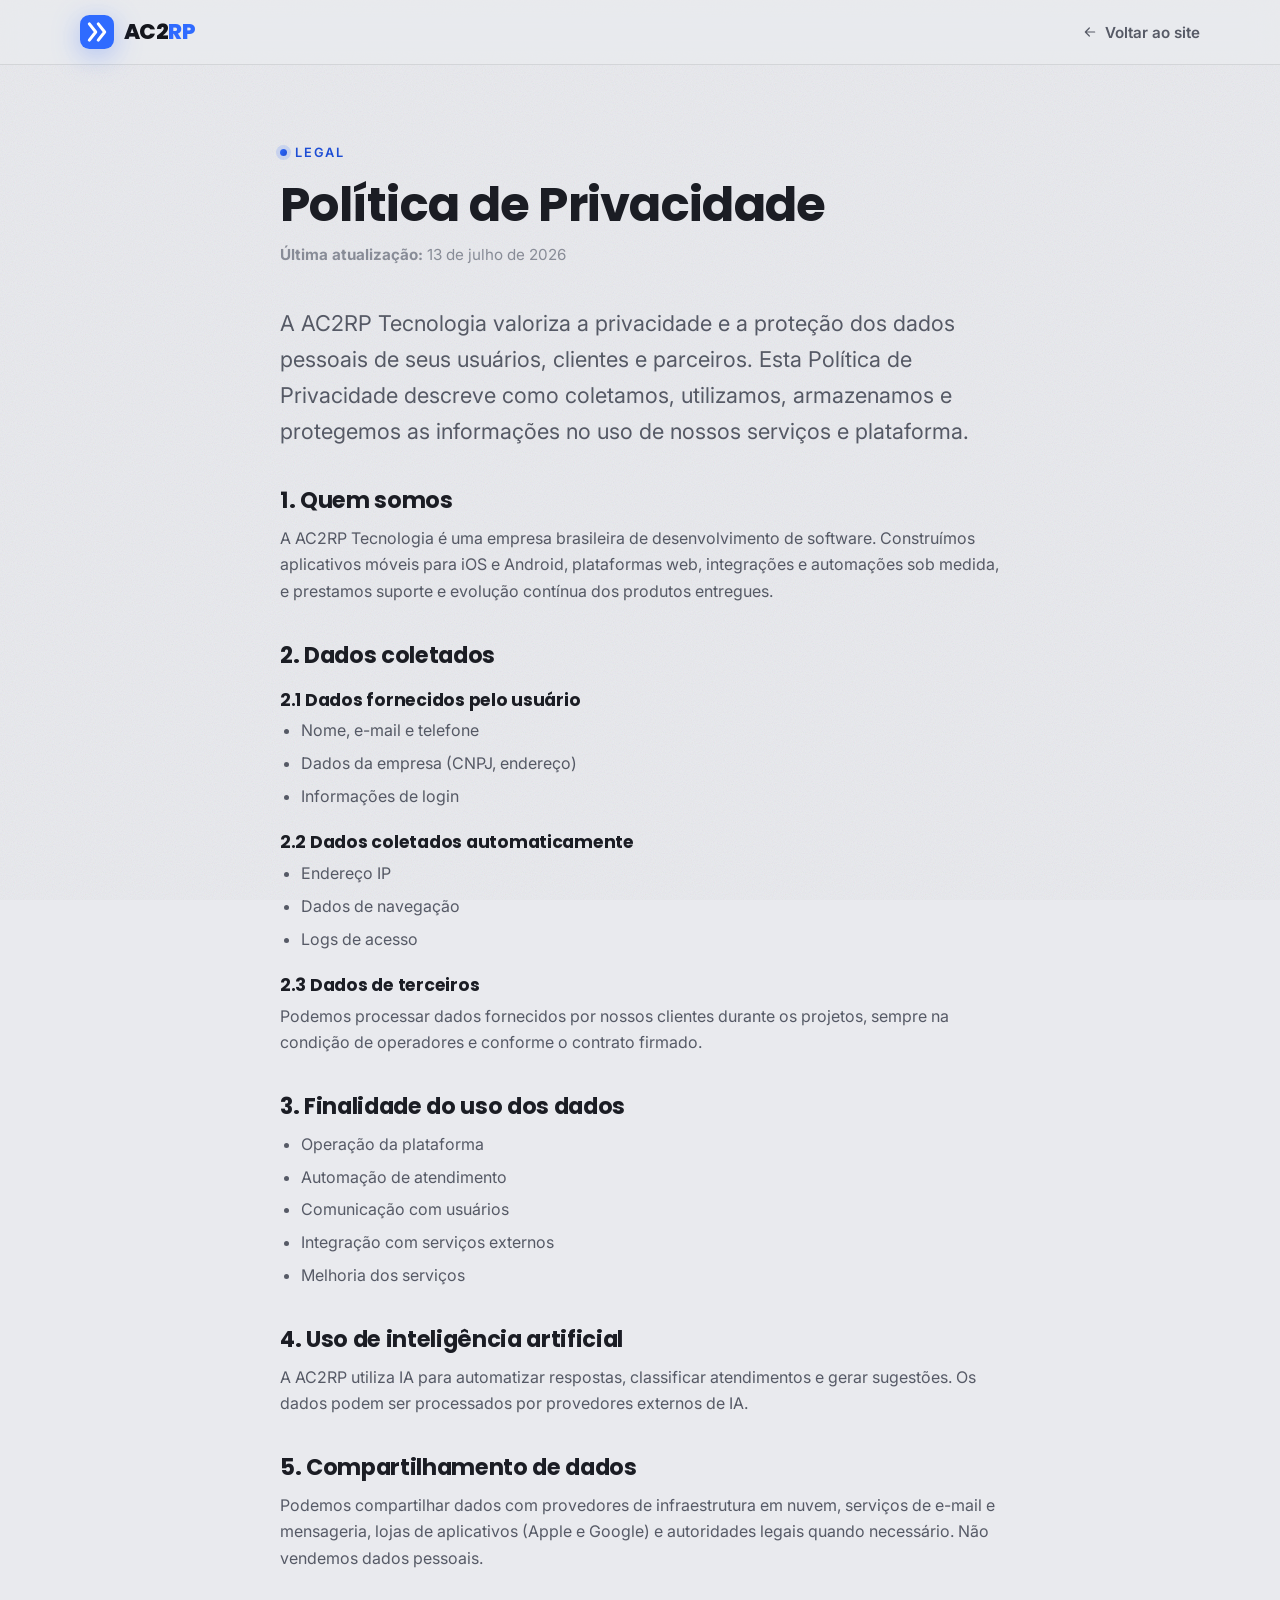
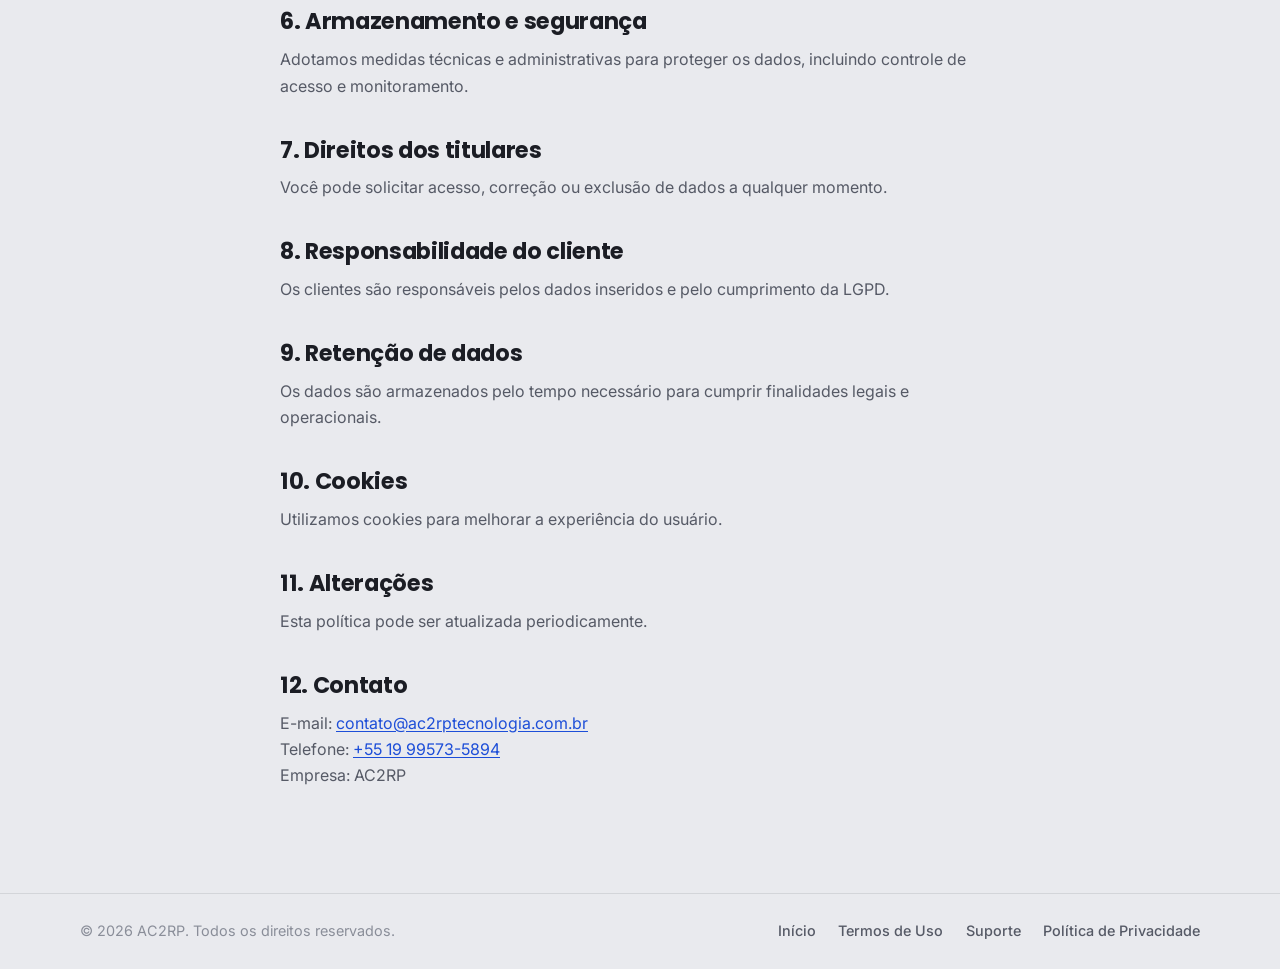
==== commit 5730f121: "Merge: preparação para a verificação da conta Apple" ====
--- a/politica-de-privacidade/index.html
+++ b/politica-de-privacidade/index.html
@@ -24,7 +24,7 @@
   <link rel="preconnect" href="https://fonts.googleapis.com" />
   <link rel="preconnect" href="https://fonts.gstatic.com" crossorigin />
   <link href="https://fonts.googleapis.com/css2?family=Poppins:wght@500;600;700;800&family=Inter:wght@400;500;600;700&display=swap" rel="stylesheet" />
-  <link rel="stylesheet" href="/assets/css/styles.css?v=1" />
+  <link rel="stylesheet" href="/assets/css/styles.css?v=2" />
 </head>
 <body>
   <div class="grain" aria-hidden="true"></div>
@@ -49,10 +49,10 @@
     <h1>Política de Privacidade</h1>
     <p class="legal-updated"><strong>Última atualização:</strong> 13 de julho de 2026</p>
 
-    <p class="legal-intro">A AC2RP valoriza a privacidade e a proteção dos dados pessoais de seus usuários, clientes e parceiros. Esta Política de Privacidade descreve como coletamos, utilizamos, armazenamos e protegemos as informações no uso de nossos serviços e plataforma.</p>
+    <p class="legal-intro">A AC2RP Tecnologia valoriza a privacidade e a proteção dos dados pessoais de seus usuários, clientes e parceiros. Esta Política de Privacidade descreve como coletamos, utilizamos, armazenamos e protegemos as informações no uso de nossos serviços e plataforma.</p>
 
     <h2>1. Quem somos</h2>
-    <p>A AC2RP é uma software house e product builder que transforma ideias, processos e desafios de negócio em produtos digitais reais: MVPs, sistemas, plataformas, automações e soluções com inteligência artificial sob medida. Também oferece soluções próprias de automação, CRM omnichannel e atendimento integrado a canais de comunicação.</p>
+    <p>A AC2RP Tecnologia é uma empresa brasileira de desenvolvimento de software. Construímos aplicativos móveis para iOS e Android, plataformas web, integrações e automações sob medida, e prestamos suporte e evolução contínua dos produtos entregues.</p>
 
     <h2>2. Dados coletados</h2>
     <h3>2.1 Dados fornecidos pelo usuário</h3>
@@ -68,7 +68,7 @@
       <li>Logs de acesso</li>
     </ul>
     <h3>2.3 Dados de terceiros</h3>
-    <p>Podemos processar dados inseridos por nossos clientes, como informações de contatos e histórico de atendimento.</p>
+    <p>Podemos processar dados fornecidos por nossos clientes durante os projetos, sempre na condição de operadores e conforme o contrato firmado.</p>
 
     <h2>3. Finalidade do uso dos dados</h2>
     <ul>
@@ -83,7 +83,7 @@
     <p>A AC2RP utiliza IA para automatizar respostas, classificar atendimentos e gerar sugestões. Os dados podem ser processados por provedores externos de IA.</p>
 
     <h2>5. Compartilhamento de dados</h2>
-    <p>Podemos compartilhar dados com provedores de infraestrutura, APIs (WhatsApp, Meta, Google) e autoridades legais quando necessário. Não vendemos dados pessoais.</p>
+    <p>Podemos compartilhar dados com provedores de infraestrutura em nuvem, serviços de e-mail e mensageria, lojas de aplicativos (Apple e Google) e autoridades legais quando necessário. Não vendemos dados pessoais.</p>
 
     <h2>6. Armazenamento e segurança</h2>
     <p>Adotamos medidas técnicas e administrativas para proteger os dados, incluindo controle de acesso e monitoramento.</p>
@@ -106,6 +106,7 @@
     <h2>12. Contato</h2>
     <p>
       E-mail: <a href="mailto:contato@ac2rptecnologia.com.br">contato@ac2rptecnologia.com.br</a><br />
+      Telefone: <a href="tel:+5519995735894">+55 19 99573-5894</a><br />
       Empresa: AC2RP
     </p>
   </main>
@@ -116,6 +117,7 @@
       <nav class="legal-footer__links" aria-label="Legal">
         <a href="/">Início</a>
         <a href="/termos">Termos de Uso</a>
+        <a href="/suporte">Suporte</a>
         <a href="/politica-de-privacidade">Política de Privacidade</a>
       </nav>
     </div>
--- a/assets/css/styles.css
+++ b/assets/css/styles.css
@@ -466,6 +466,11 @@
 .footer__social a:hover { color: var(--ink); background: var(--brand); border-color: var(--brand); transform: translateY(-3px); }
 .footer__cta p { color: var(--on-dark-soft); font-size: .96rem; margin-bottom: 1.1rem; }
 
+.footer__legalinfo { padding-top: 1.4rem; border-top: 1px solid var(--border-dark); }
+.footer__company { font-size: .88rem; line-height: 1.7; color: var(--on-dark-soft); }
+.footer__company strong { color: var(--on-dark); font-weight: 600; }
+.footer__company a { color: var(--on-dark-soft); text-decoration: underline; text-underline-offset: 2px; }
+.footer__company a:hover { color: var(--on-dark); }
 .footer__bottom { display: flex; justify-content: space-between; align-items: center; flex-wrap: wrap; gap: 1rem; padding-block: 1.6rem; border-top: 1px solid var(--border-dark); font-size: .88rem; color: var(--text-muted); }
 .footer__made { color: var(--on-dark-soft); }
 .footer__legal { display: flex; gap: 1.2rem; flex-wrap: wrap; }
